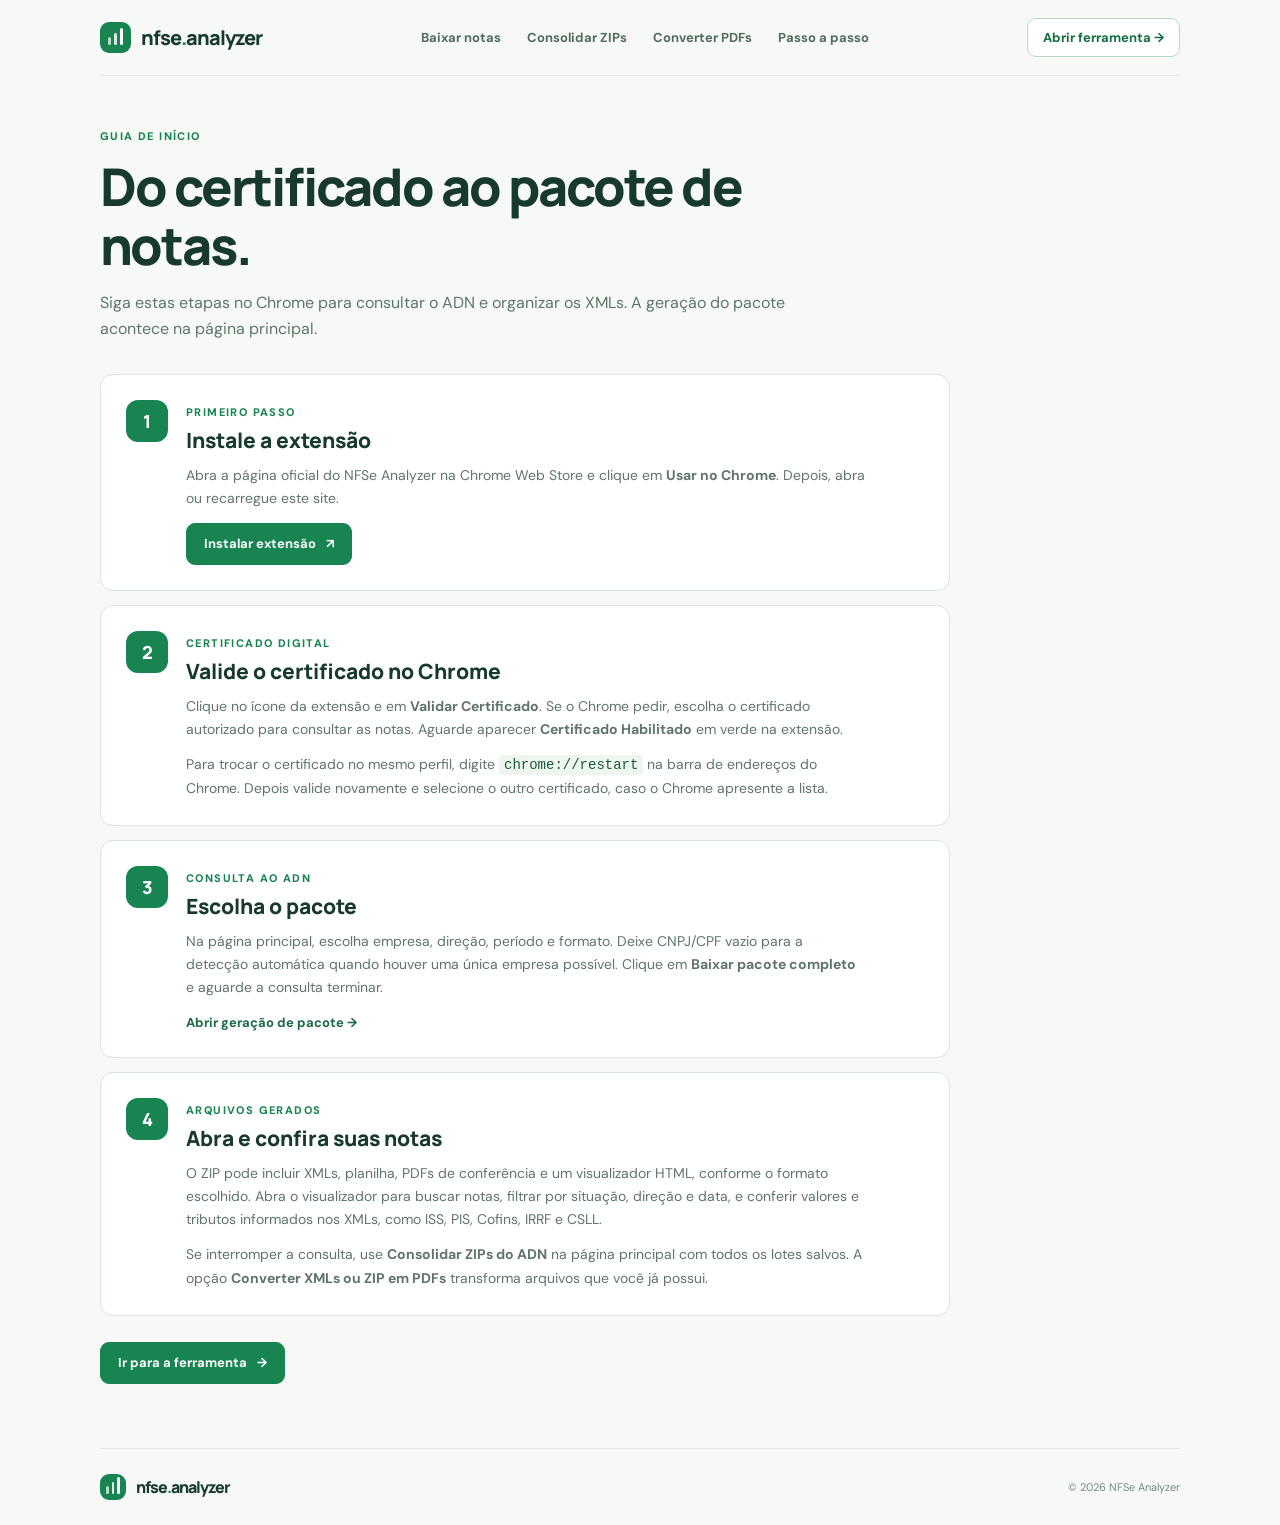
==== guia.html @ dfa2cbae "Add extension install step and separate usage guide" ====
<!doctype html>
<html lang="pt-BR">

<head>
  <meta charset="UTF-8" />
  <meta name="viewport" content="width=device-width, initial-scale=1" />
  <meta name="theme-color" content="#f5f8f5" />
  <meta name="description" content="Passo a passo para instalar a extensão NFSe Analyzer, validar o certificado e baixar suas NFS-e." />
  <title>Passo a passo — NFSe Analyzer</title>
  <link rel="icon" type="image/png" sizes="32x32" href="./extension/icons/icon-32.png" />
  <link rel="icon" type="image/png" sizes="16x16" href="./extension/icons/icon-16.png" />
  <link rel="preconnect" href="https://fonts.googleapis.com" />
  <link rel="preconnect" href="https://fonts.gstatic.com" crossorigin />
  <link href="https://fonts.googleapis.com/css2?family=DM+Sans:wght@400;500;600;700&family=Manrope:wght@400;500;600;700;800&display=swap" rel="stylesheet" />
  <link rel="stylesheet" href="./styles.css" />
  <script src="./site-status.js" defer></script>
</head>

<body>
  <div class="site-shell">
    <header class="site-header">
      <a class="brand" href="./index.html" aria-label="NFSe Analyzer, início">
        <span class="brand-mark" aria-hidden="true"><span></span><span></span><span></span></span>
        <span>nfse<span class="brand-accent">.</span>analyzer</span>
      </a>
      <nav class="desktop-nav" aria-label="Navegação principal">
        <a href="./index.html#importar">Baixar notas</a>
        <a href="./index.html#adn-organize">Consolidar ZIPs</a>
        <a href="./index.html#pdf-convert">Converter PDFs</a>
        <a href="./guia.html" aria-current="page">Passo a passo</a>
      </nav>
      <a class="header-cta" href="./index.html#importar">Abrir ferramenta <span aria-hidden="true">→</span></a>
    </header>

    <main class="guide-main section-wrap">
      <div class="guide-intro">
        <span class="section-kicker">GUIA DE INÍCIO</span>
        <h1>Do certificado ao pacote de notas.</h1>
        <p>Siga estas etapas no Chrome para consultar o ADN e organizar os XMLs. A geração do pacote acontece na página principal.</p>
      </div>

      <ol class="guide-steps">
        <li class="guide-card">
          <div class="guide-number" aria-hidden="true">1</div>
          <div><span class="section-kicker">PRIMEIRO PASSO</span><h2>Instale a extensão</h2>
            <p>Abra a página oficial do NFSe Analyzer na Chrome Web Store e clique em <strong>Usar no Chrome</strong>. Depois, abra ou recarregue este site.</p>
            <a class="button button-primary" href="https://chromewebstore.google.com/detail/ohkpaipmjfkncgmcnjjheplfcocjnpno" target="_blank" rel="noopener noreferrer">Instalar extensão <span aria-hidden="true">↗</span></a>
          </div>
        </li>
        <li class="guide-card">
          <div class="guide-number" aria-hidden="true">2</div>
          <div><span class="section-kicker">CERTIFICADO DIGITAL</span><h2>Valide o certificado no Chrome</h2>
            <p>Clique no ícone da extensão e em <strong>Validar Certificado</strong>. Se o Chrome pedir, escolha o certificado autorizado para consultar as notas. Aguarde aparecer <strong>Certificado Habilitado</strong> em verde na extensão.</p>
            <p>Para trocar o certificado no mesmo perfil, digite <code>chrome://restart</code> na barra de endereços do Chrome. Depois valide novamente e selecione o outro certificado, caso o Chrome apresente a lista.</p>
          </div>
        </li>
        <li class="guide-card">
          <div class="guide-number" aria-hidden="true">3</div>
          <div><span class="section-kicker">CONSULTA AO ADN</span><h2>Escolha o pacote</h2>
            <p>Na página principal, escolha empresa, direção, período e formato. Deixe CNPJ/CPF vazio para a detecção automática quando houver uma única empresa possível. Clique em <strong>Baixar pacote completo</strong> e aguarde a consulta terminar.</p>
            <a class="text-link" href="./index.html#importar">Abrir geração de pacote →</a>
          </div>
        </li>
        <li class="guide-card">
          <div class="guide-number" aria-hidden="true">4</div>
          <div><span class="section-kicker">ARQUIVOS GERADOS</span><h2>Abra e confira suas notas</h2>
            <p>O ZIP pode incluir XMLs, planilha, PDFs de conferência e um visualizador HTML, conforme o formato escolhido. Abra o visualizador para buscar notas, filtrar por situação, direção e data, e conferir valores e tributos informados nos XMLs, como ISS, PIS, Cofins, IRRF e CSLL.</p>
            <p>Se interromper a consulta, use <strong>Consolidar ZIPs do ADN</strong> na página principal com todos os lotes salvos. A opção <strong>Converter XMLs ou ZIP em PDFs</strong> transforma arquivos que você já possui.</p>
          </div>
        </li>
      </ol>
      <div class="guide-footer-action"><a class="button button-primary" href="./index.html#importar">Ir para a ferramenta <span aria-hidden="true">→</span></a></div>
    </main>

    <footer class="site-footer section-wrap"><a class="brand" href="./index.html"><span class="brand-mark" aria-hidden="true"><span></span><span></span><span></span></span><span>nfse<span class="brand-accent">.</span>analyzer</span></a><span>© <span id="year"></span> NFSe Analyzer</span></footer>
  </div>
</body>

</html>
---- styles.css ----
:root {
  font-family:"DM Sans",sans-serif;
  color:#18392d;
  background:#f6f9f6;
  font-synthesis:none
}

* {
  box-sizing:border-box
}

html {
  scroll-behavior:smooth
}

body {
  margin:0
}

button,input,select {
  font:inherit
}

button {
  cursor:pointer
}

a {
  color:inherit;
  text-decoration:none
}

h1,h2,h3,p {
  margin-top:0
}

[hidden] {
  display:none!important
}

:focus-visible {
  outline:3px solid #5dbb87;
  outline-offset:3px
}

.section-wrap,.site-header {
  width:min(1080px,calc(100% - 40px));
  margin-inline:auto
}

.site-header {
  min-height:76px;
  display:flex;
  align-items:center;
  justify-content:space-between;
  gap:24px;
  border-bottom:1px solid #e1ebe3
}

.brand {
  display:inline-flex;
  align-items:center;
  gap:10px;
  font:800 20px Manrope,sans-serif;
  letter-spacing:-1px;
  white-space:nowrap
}

.brand-accent {
  color:#178451
}

.brand-mark {
  display:flex;
  align-items:end;
  gap:3px;
  width:31px;
  height:31px;
  padding:8px;
  border-radius:9px;
  background:#178451
}

.brand-mark span {
  width:4px;
  border-radius:2px;
  background:#fff
}

.brand-mark span:nth-child(1) {
  height:8px;
  opacity:.7
}

.brand-mark span:nth-child(2) {
  height:12px;
  opacity:.85
}

.brand-mark span:nth-child(3) {
  height:17px
}

.desktop-nav {
  display:flex;
  align-items:center;
  gap:26px;
  color:#526b5c;
  font-size:13px;
  font-weight:700
}

.desktop-nav a:hover,.text-link:hover {
  color:#0d7443
}

.header-cta {
  padding:10px 15px;
  border:1px solid #b9d7c3;
  border-radius:9px;
  color:#126e41;
  background:#fff;
  font-size:13px;
  font-weight:700;
  white-space:nowrap
}

.header-cta:hover {
  background:#e8f5ec
}

.hero {
  padding:42px 0 38px
}

.section-kicker {
  color:#178451;
  font-size:11px;
  font-weight:800;
  letter-spacing:1.4px
}

.hero h1 {
  max-width:770px;
  margin:13px 0 17px;
  font:800 clamp(36px,5vw,58px)/1.12 Manrope,sans-serif;
  letter-spacing:-2.6px
}

.hero h1 span {
  color:#178451
}

.hero>p {
  max-width:670px;
  margin-bottom:25px;
  color:#607568;
  font-size:16px;
  line-height:1.65
}

.hero-actions {
  display:flex;
  align-items:center;
  flex-wrap:wrap;
  gap:22px
}

.hero-step {
  display:grid;
  gap:8px
}

.hero-step>span {
  color:#587663;
  font-size:11px;
  font-weight:800
}

.hero-guide-link {
  display:inline-block;
  margin-top:18px
}

.button {
  display:inline-flex;
  align-items:center;
  justify-content:center;
  gap:10px;
  min-height:42px;
  padding:11px 17px;
  border:1px solid #cddfd2;
  border-radius:9px;
  color:#276246;
  background:#fff;
  font-size:13px;
  font-weight:700;
  text-align:center
}

.button:hover:not(:disabled) {
  background:#edf7ef
}

.button:disabled {
  opacity:.55;
  cursor:not-allowed
}

.button-primary {
  border-color:#178451;
  color:#fff;
  background:#178451
}

.button-primary:hover:not(:disabled) {
  border-color:#0d7042;
  background:#0d7042
}

.text-link {
  color:#1c6b45;
  font-size:13px;
  font-weight:700
}

.workspace-section {
  padding:36px 0 58px;
  background:#edf5ee
}

.workspace-heading {
  display:flex;
  align-items:end;
  justify-content:space-between;
  gap:20px;
  margin-bottom:22px
}

.workspace-heading h2 {
  margin:7px 0 6px;
  font:800 clamp(25px,3vw,34px)/1.2 Manrope,sans-serif;
  letter-spacing:-1.2px
}

.workspace-heading p {
  margin:0;
  color:#657a6a;
  font-size:13px
}

.prototype-badge {
  display:inline-flex;
  align-items:center;
  gap:7px;
  padding:8px 12px;
  border:1px solid #cddfd2;
  border-radius:99px;
  color:#4d725a;
  background:#fff;
  font-size:11px;
  font-weight:700;
  white-space:nowrap
}

.prototype-badge:before {
  content:"";
  width:7px;
  height:7px;
  border-radius:50%;
  background:#4fac75
}
.prototype-badge.connected {
  border-color: #b7dec3;
  color: #126e41;
  background: #e6f5ea;
}

.install-banner,.portal-panel,.alternative-import {
  border:1px solid #d8e7dc;
  border-radius:13px;
  background:#fff
}

.install-banner {
  display:flex;
  align-items:center;
  justify-content:space-between;
  gap:22px;
  padding:20px 23px;
  margin-bottom:14px
}

.install-banner-copy h3 {
  margin:5px 0 4px;
  font:800 17px Manrope,sans-serif
}

.install-banner-copy p {
  margin:0;
  color:#68796e;
  font-size:12px;
  line-height:1.55
}

.install-banner-actions {
  display:flex;
  align-items:center;
  gap:14px;
  flex-shrink:0
}

.install-banner-actions>a:last-child {
  color:#21754a;
  font-size:12px;
  font-weight:700
}

.install-banner-actions>a:last-child:hover {
  text-decoration:underline
}

.portal-panel {
  padding:25px;
  border-color:#bed9c5;
  box-shadow:0 8px 24px #123d2110
}

.portal-panel-copy {
  width:100%
}

.portal-panel-copy h3 {
  margin:0 0 5px;
  font:800 21px Manrope,sans-serif
}

.portal-panel-copy>p {
  margin:0;
  color:#627769;
  font-size:13px;
  line-height:1.55
}

.adn-direct-options {
  margin-top:21px
}

.adn-direct-options>label {
  display:flex;
  align-items:center;
  gap:9px;
  color:#2e5940;
  font-size:13px;
  font-weight:700
}

input[type=checkbox] {
  accent-color:#178451
}

#adn-direct-filters {
  display:grid;
  grid-template-columns:1.1fr 1fr .8fr .8fr 1.4fr;
  gap:12px;
  margin-top:18px
}

#adn-direct-filters label,.adn-organize-controls label {
  display:grid;
  gap:6px;
  color:#486152;
  font-size:12px;
  font-weight:700
}

#adn-direct-filters input,#adn-direct-filters select,.adn-organize-controls input,.adn-organize-controls select,.adn-preview-top input {
  width:100%;
  min-height:41px;
  padding:8px 10px;
  border:1px solid #cfddd2;
  border-radius:8px;
  color:#234532;
  background:#fff
}

#adn-direct-help {
  margin:11px 0 0;
  color:#6d8173;
  font-size:11px;
  line-height:1.5
}

.portal-actions {
  display:flex;
  align-items:center;
  flex-wrap:wrap;
  gap:12px;
  margin-top:22px
}

#adn-feedback {
  margin-top:17px;
  padding:11px 13px;
  border-radius:8px;
  color:#4d6e57;
  background:#f1f7f2;
  font-size:12px;
  line-height:1.5
}

.alternative-import {
  margin-top:12px;
  padding:18px 22px;
  color:#3f5847;
  font-size:12px
}

.alternative-import summary {
  cursor:pointer;
  color:#214d33;
  font-size:14px;
  font-weight:800
}

.alternative-import summary::marker {
  color:#178451
}

.alternative-import[open] summary {
  margin-bottom:12px
}

.alternative-import>p {
  margin:0 0 13px;
  color:#6a7c6e;
  line-height:1.55
}

.adn-organize-controls {
  display:grid;
  grid-template-columns:repeat(4,minmax(0,1fr));
  align-items:end;
  gap:12px
}

.adn-organize-controls #adn-zip-input {
  grid-column:span 2
}

.adn-organize-controls .adn-pdf-option {
  display:flex;
  align-items:center;
  gap:8px;
  min-height:41px
}

.adn-organize-controls .adn-pdf-option input {
  width:17px;
  min-height:0;
  height:17px;
  margin:0
}

.adn-organize-controls button {
  justify-self:start
}

#adn-organize-feedback,#pdf-convert-feedback,#xml-feedback {
  margin:12px 0 0;
  color:#5c7563;
  font-size:12px
}

.xml-import-actions {
  display:flex;
  align-items:center;
  flex-wrap:wrap;
  gap:12px;
  margin-top:16px
}

.xml-import-actions input {
  max-width:100%;
  color:#4c6653;
  font-size:12px
}

.table-scroll {
  overflow-x:auto
}

table {
  width:100%;
  border-collapse:collapse;
  text-align:left;
  white-space:nowrap
}

th,td {
  padding:12px;
  border-bottom:1px solid #e4eee6;
  font-size:12px
}

th {
  color:#54705d;
  background:#f4f8f5;
  font-weight:800
}

td {
  color:#435a48
}

#xml-preview,.adn-batch-preview {
  margin-top:15px;
  padding:14px;
  border:1px solid #d8e7dc;
  border-radius:10px;
  background:#fbfdfb
}

.adn-preview-top,.adn-detail-heading {
  display:flex;
  align-items:center;
  justify-content:space-between;
  gap:12px
}

.adn-preview-top input {
  max-width:360px
}

.adn-preview-pages {
  display:flex;
  align-items:center;
  flex-wrap:wrap;
  gap:8px;
  margin-top:12px
}

.adn-preview-pages p {
  margin:0 auto 0 0
}

#adn-preview-body tr {
  cursor:pointer
}

#adn-preview-body tr:hover,#adn-preview-body tr:focus {
  background:#e8f5ec;
  outline:2px solid #79bd91
}

.adn-row-cancelled {
  background:#fff5f3
}

.adn-row-substituted {
  background:#f8f4ff
}

.adn-note-detail {
  width:min(760px,92vw);
  max-height:85vh;
  padding:24px;
  border:0;
  border-radius:14px;
  color:#18392d
}

.adn-note-detail::backdrop {
  background:#10281b99
}

.adn-note-detail dl {
  display:grid;
  grid-template-columns:minmax(145px,1fr) 2fr;
  gap:9px;
  overflow-wrap:anywhere
}

.adn-note-detail dt {
  font-weight:700
}

.adn-note-detail dd {
  margin:0
}

.xml-download-link {
  padding:0;
  border:0;
  color:#147646;
  background:transparent;
  font-weight:700
}

.xml-download-link:hover {
  text-decoration:underline
}

.privacy-section {
  display:flex;
  align-items:center;
  gap:12px;
  padding-top:25px;
  padding-bottom:25px;
  color:#47634f;
  font-size:12px
}

.privacy-section strong {
  color:#215638;
  white-space:nowrap
}

.privacy-section p {
  margin:0;
  line-height:1.5
}

.site-footer {
  display:flex;
  align-items:center;
  justify-content:space-between;
  min-height:78px;
  border-top:1px solid #e1ebe3
}

.site-footer .brand {
  font-size:16px
}

.site-footer .brand-mark {
  width:26px;
  height:26px;
  padding:6px
}

.site-footer>span {
  color:#77897b;
  font-size:11px
}

.guide-main {
  padding-top:48px;
  padding-bottom:64px
}

.guide-intro {
  max-width:730px;
  margin-bottom:32px
}

.guide-intro h1 {
  margin:12px 0 14px;
  font:800 clamp(34px,5vw,52px)/1.14 Manrope,sans-serif;
  letter-spacing:-2px
}

.guide-intro p {
  color:#607568;
  line-height:1.65
}

.guide-steps {
  display:grid;
  gap:14px;
  max-width:850px;
  margin:0;
  padding:0;
  list-style:none
}

.guide-card {
  display:grid;
  grid-template-columns:42px minmax(0,1fr);
  gap:18px;
  padding:25px;
  border:1px solid #d8e7dc;
  border-radius:13px;
  background:#fff
}

.guide-number {
  display:grid;
  place-items:center;
  width:42px;
  height:42px;
  border-radius:12px;
  color:#fff;
  background:#178451;
  font:800 18px Manrope,sans-serif
}

.guide-card h2 {
  margin:5px 0 10px;
  font:800 21px Manrope,sans-serif
}

.guide-card p {
  max-width:680px;
  margin-bottom:12px;
  color:#607568;
  font-size:14px;
  line-height:1.65
}

.guide-card p:last-child {
  margin-bottom:0
}

.guide-card code {
  padding:2px 5px;
  border-radius:4px;
  color:#195a36;
  background:#edf5ee
}

.guide-footer-action {
  margin-top:26px
}

@media(max-width:900px) {
  .desktop-nav {
    gap:14px
  }
  #adn-direct-filters {
    grid-template-columns:repeat(3,minmax(0,1fr))
  }
  .install-banner {
    align-items:flex-start;
    flex-direction:column
  }
}

@media(max-width:680px) {
  .section-wrap,.site-header {
    width:min(100% - 28px,1080px)
  }
  .site-header {
    min-height:65px
  }
  .brand {
    font-size:17px
  }
  .desktop-nav {
    display:none
  }
  .header-cta {
    padding:9px;
    font-size:11px
  }
  .hero {
    padding:42px 0
  }
  .hero h1 {
    letter-spacing:-1.8px
  }
  .hero>p {
    font-size:14px
  }
  .workspace-section {
    padding:30px 0 44px
  }
  .workspace-heading {
    align-items:flex-start;
    flex-direction:column;
    gap:12px
  }
  .install-banner,.portal-panel,.alternative-import {
    padding:18px
  }
  .install-banner-actions {
    flex-wrap:wrap
  }
  #adn-direct-filters,.adn-organize-controls {
    grid-template-columns:repeat(2,minmax(0,1fr))
  }
  .privacy-section {
    align-items:flex-start;
    flex-direction:column;
    gap:5px
  }
}

@media(max-width:450px) {
  .hero-actions {
    align-items:stretch;
    flex-direction:column;
    gap:14px
  }
  .hero-actions .button {
    width:100%
  }
  .hero-step {
    width:100%
  }
  .guide-card {
    grid-template-columns:1fr;
    padding:19px
  }
  #adn-direct-filters,.adn-organize-controls {
    grid-template-columns:1fr
  }
  .adn-organize-controls #adn-zip-input {
    grid-column:auto
  }
  .install-banner-actions {
    align-items:stretch;
    flex-direction:column;
    width:100%
  }
  .site-footer {
    gap:15px
  }
}
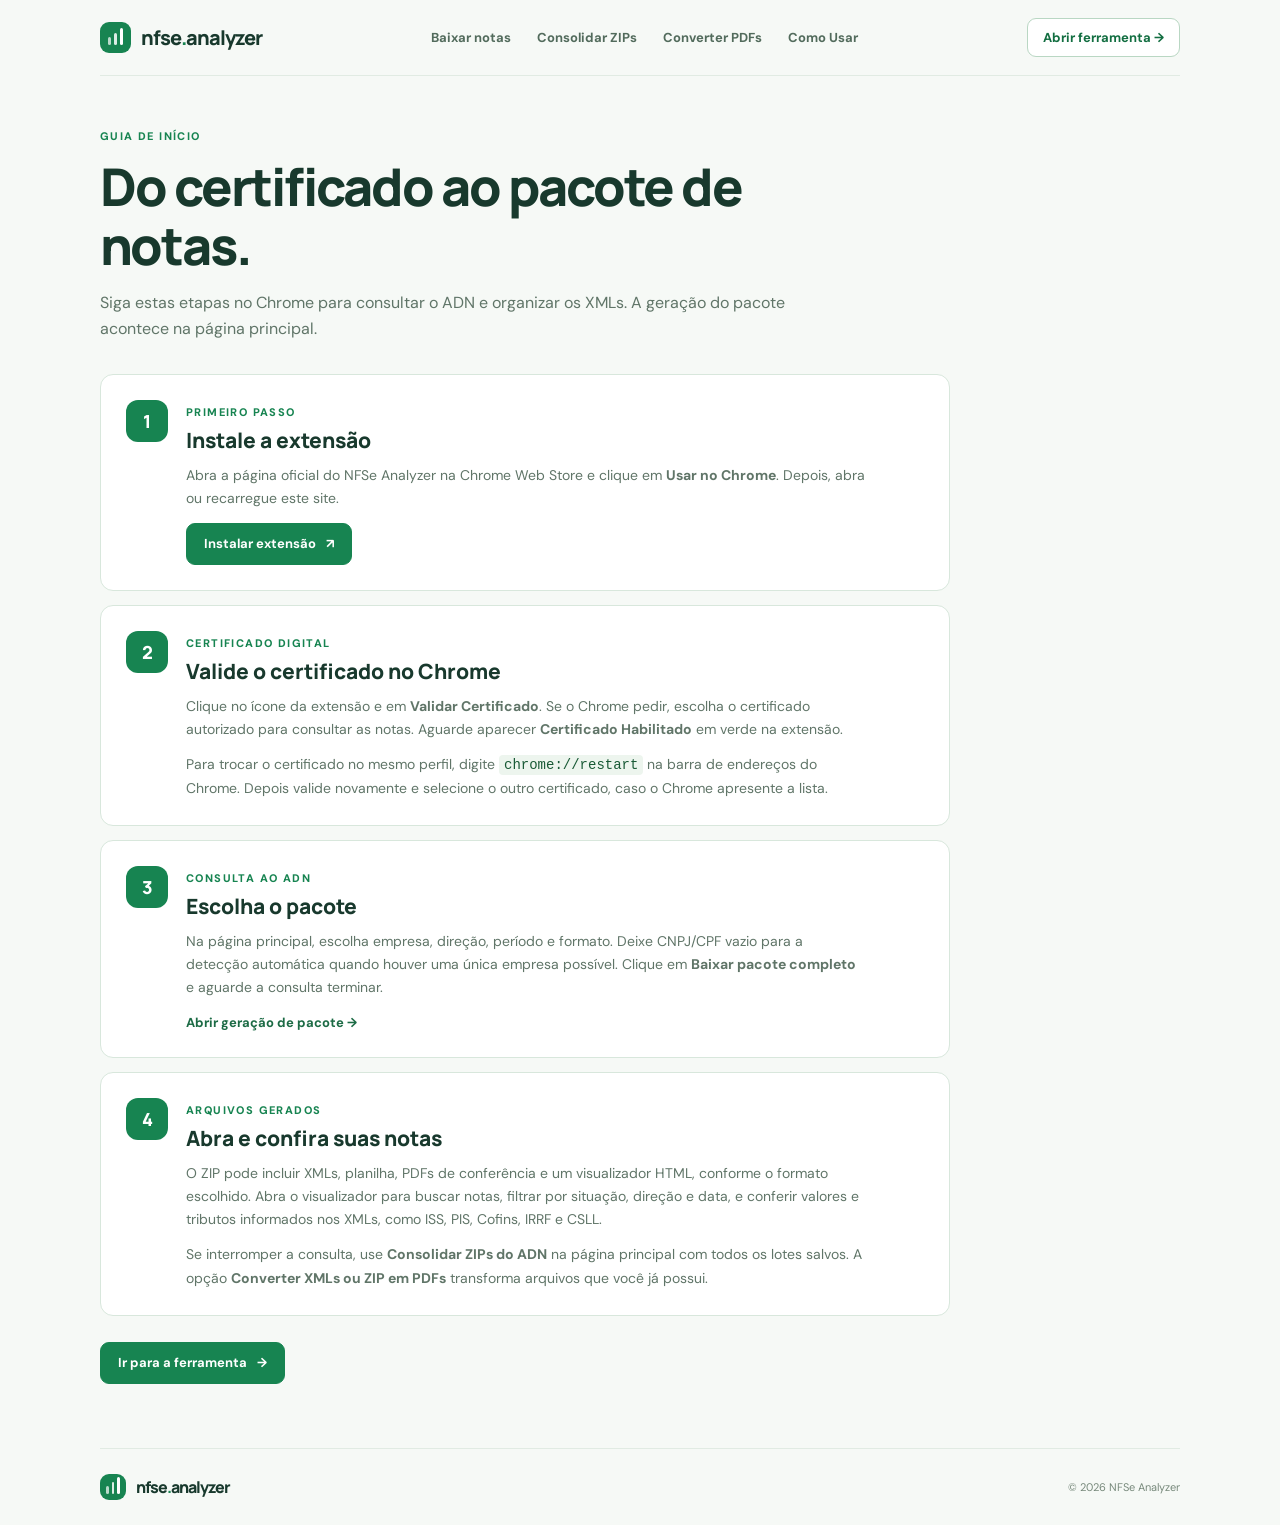
==== commit 211a92c9: "Rename guide navigation link to Como Usar" ====
--- a/guia.html
+++ b/guia.html
@@ -27,7 +27,7 @@
         <a href="./index.html#importar">Baixar notas</a>
         <a href="./index.html#adn-organize">Consolidar ZIPs</a>
         <a href="./index.html#pdf-convert">Converter PDFs</a>
-        <a href="./guia.html" aria-current="page">Passo a passo</a>
+        <a href="./guia.html" aria-current="page">Como Usar</a>
       </nav>
       <a class="header-cta" href="./index.html#importar">Abrir ferramenta <span aria-hidden="true">→</span></a>
     </header>
